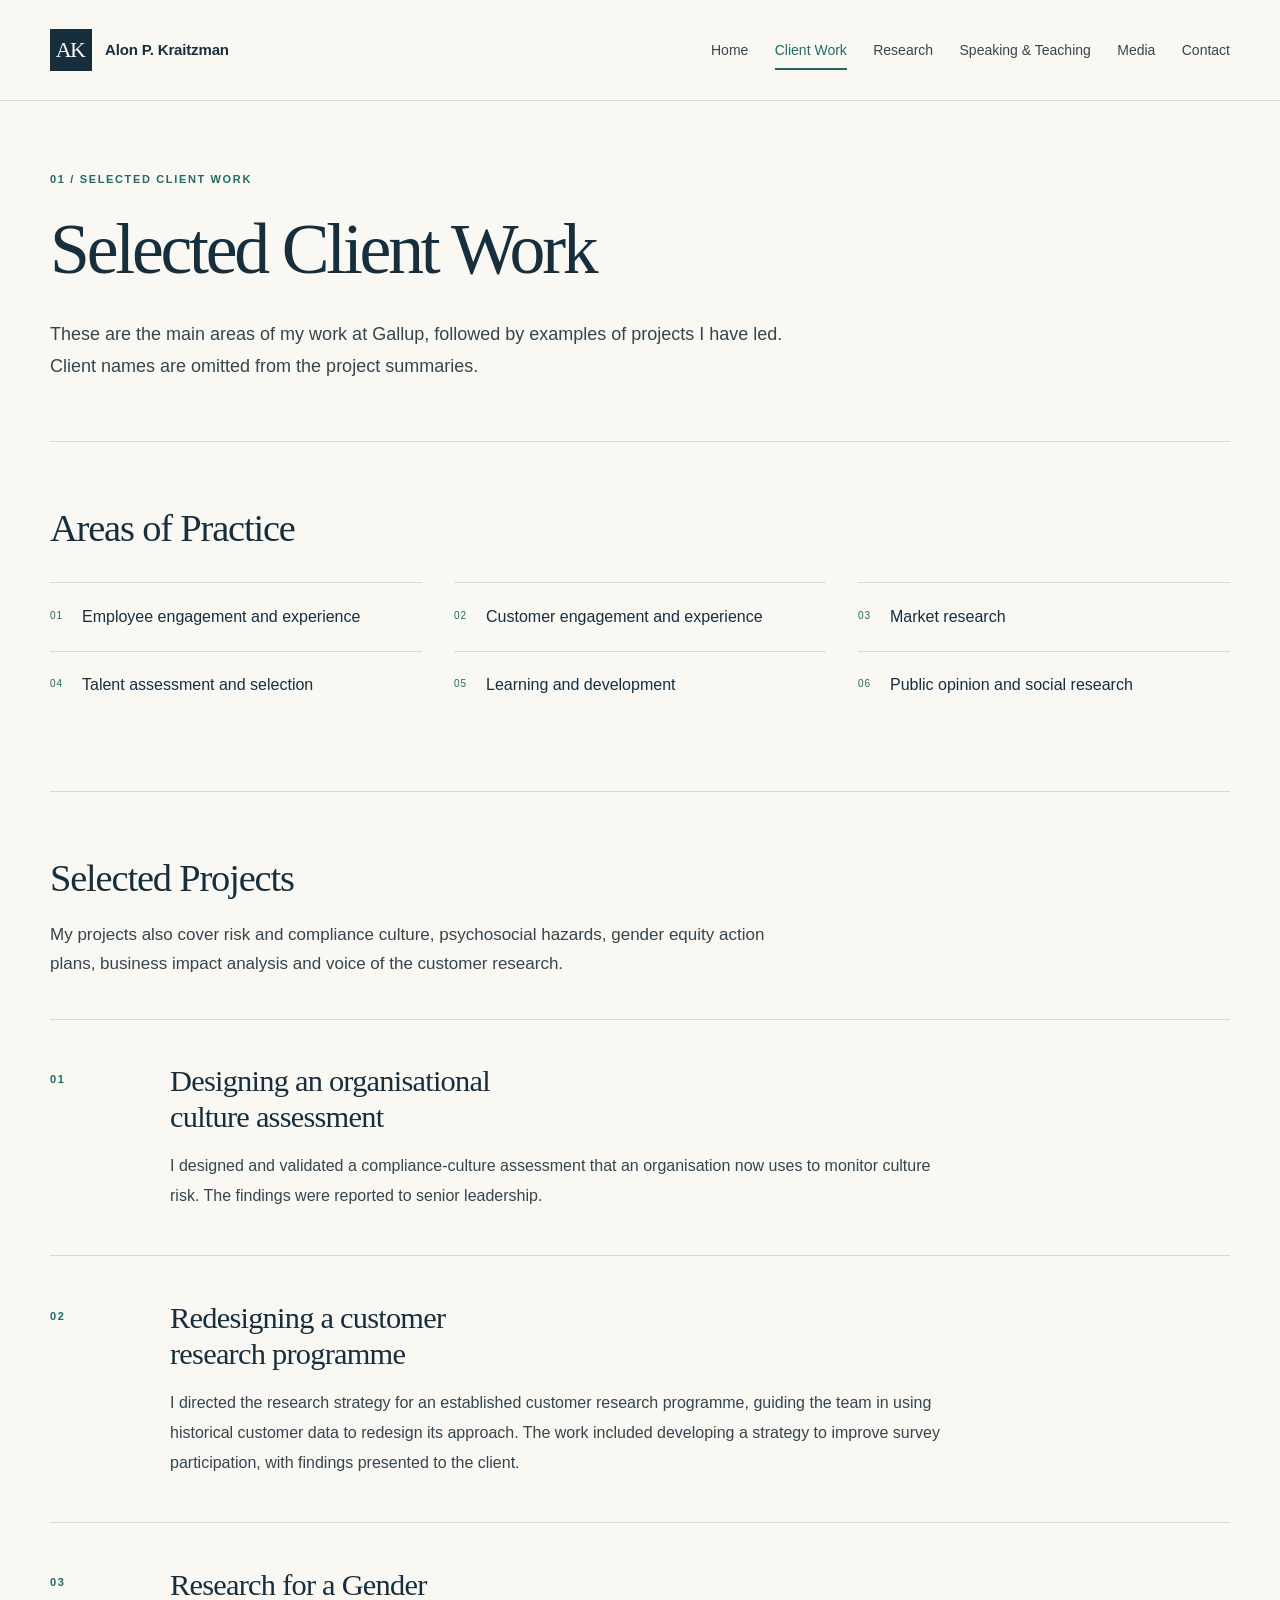
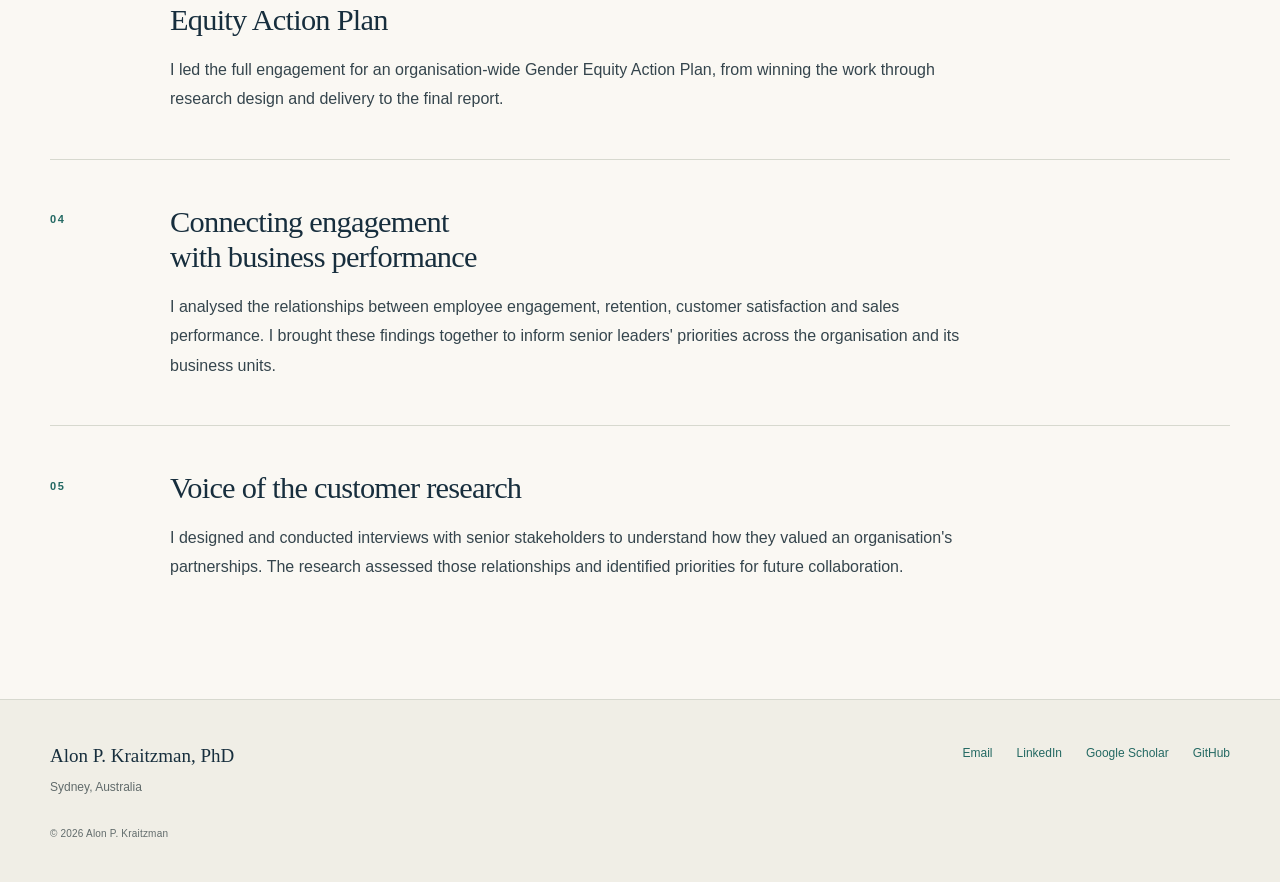
==== client-work.html @ d5b8e60a "Publish research portfolio migrated from Google Sites" ====
<!doctype html>
<html lang="en-AU">
<head>
<meta charset="utf-8">
<meta name="viewport" content="width=device-width, initial-scale=1">
<title>Selected Client Work | Alon P. Kraitzman</title>
<meta name="description" content="Selected research and consulting work by Alon P. Kraitzman: employee and customer experience, organisational culture, market research and public opinion.">
<link rel="canonical" href="https://alonkraitzman.github.io/client-work.html">
<meta property="og:type" content="website">
<meta property="og:site_name" content="Alon P. Kraitzman">
<meta property="og:title" content="Selected Client Work | Alon P. Kraitzman">
<meta property="og:description" content="Selected research and consulting work by Alon P. Kraitzman: employee and customer experience, organisational culture, market research and public opinion.">
<meta property="og:url" content="https://alonkraitzman.github.io/client-work.html">
<meta property="og:image" content="https://alonkraitzman.github.io/portrait.jpg">
<meta property="og:image:alt" content="Portrait of Alon P. Kraitzman">
<meta property="og:image:width" content="1280">
<meta property="og:image:height" content="1280">
<meta name="twitter:card" content="summary_large_image">
<meta name="twitter:title" content="Selected Client Work | Alon P. Kraitzman">
<meta name="twitter:description" content="Selected research and consulting work by Alon P. Kraitzman: employee and customer experience, organisational culture, market research and public opinion.">
<meta name="twitter:image" content="https://alonkraitzman.github.io/portrait.jpg">
<meta name="theme-color" content="#172e3d">
<link rel="icon" type="image/svg+xml" href="favicon.svg">
<link rel="stylesheet" href="styles.css">
<script src="site.js" defer></script>
</head>
<body>
<a class="skip-link" href="#main">Skip to content</a>
<header class="site-header"><div class="container header-inner">
<a class="brand" href="index.html" aria-label="Alon P. Kraitzman, home"><span class="monogram" aria-hidden="true">AK</span><span>Alon P. Kraitzman</span></a>
<button class="nav-toggle" type="button" aria-controls="primary-navigation" aria-expanded="false" hidden><span>Menu</span><svg viewBox="0 0 20 20" width="20" height="20" aria-hidden="true"><path d="M3 6h14M3 10h14M3 14h14"/></svg></button>
<nav class="primary-nav" id="primary-navigation" aria-label="Main navigation"><a href="index.html">Home</a>
<a href="client-work.html" aria-current="page">Client Work</a>
<a href="research.html">Research</a>
<a href="teaching.html">Speaking &amp; Teaching</a>
<a href="media.html">Media</a>
<a href="contact.html">Contact</a></nav>
</div></header>
<main class="container " id="main" tabindex="-1"><header class="page-heading"><p class="eyebrow">01 / Selected Client Work</p><h1>Selected Client Work</h1><p>These are the main areas of my work at Gallup, followed by examples of projects I have led. Client names are omitted from the project summaries.</p></header><section aria-labelledby="areas-of-practice" class="section practice-section">
<h2 id="areas-of-practice">Areas of Practice</h2>
<ul class="practice-list">
<li>Employee engagement and experience</li>
<li>Customer engagement and experience</li>
<li>Market research</li>
<li>Talent assessment and selection</li>
<li>Learning and development</li>
<li>Public opinion and social research</li>
</ul>
</section><section class="section" aria-labelledby="selected-projects"><div class="section-heading"><h2 id="selected-projects">Selected Projects</h2></div><p>My projects also cover risk and compliance culture, psychosocial hazards, gender equity action plans, business impact analysis and voice of the customer research.</p><div class="project-list"><article class="project"><p class="item-number" aria-hidden="true">01</p><div><h3>Designing an organisational culture assessment</h3><p>I designed and validated a compliance-culture assessment that an organisation now uses to monitor culture risk. The findings were reported to senior leadership.</p></div></article><article class="project"><p class="item-number" aria-hidden="true">02</p><div><h3>Redesigning a customer research programme</h3><p>I directed the research strategy for an established customer research programme, guiding the team in using historical customer data to redesign its approach. The work included developing a strategy to improve survey participation, with findings presented to the client.</p></div></article><article class="project"><p class="item-number" aria-hidden="true">03</p><div><h3>Research for a Gender Equity Action Plan</h3><p>I led the full engagement for an organisation-wide Gender Equity Action Plan, from winning the work through research design and delivery to the final report.</p></div></article><article class="project"><p class="item-number" aria-hidden="true">04</p><div><h3>Connecting engagement with business performance</h3><p>I analysed the relationships between employee engagement, retention, customer satisfaction and sales performance. I brought these findings together to inform senior leaders' priorities across the organisation and its business units.</p></div></article><article class="project"><p class="item-number" aria-hidden="true">05</p><div><h3>Voice of the customer research</h3><p>I designed and conducted interviews with senior stakeholders to understand how they valued an organisation's partnerships. The research assessed those relationships and identified priorities for future collaboration.</p></div></article></div></section></main>
<footer class="site-footer"><div class="container footer-inner">
<div><a class="footer-name" href="index.html">Alon P. Kraitzman, PhD</a><p>Sydney, Australia</p></div>
<nav class="footer-links" aria-label="Professional links"><a href="mailto:alonkrai@gmail.com">Email</a><a href="https://www.linkedin.com/in/alon-p-kraitzman/">LinkedIn</a><a href="https://scholar.google.com/citations?user=_he_hkIAAAAJ&amp;hl=en">Google Scholar</a><a href="https://github.com/alonkraitzman">GitHub</a></nav>
<p class="copyright">© 2026 Alon P. Kraitzman</p>
</div></footer>
</body>
</html>
---- styles.css ----
:root{--paper:#faf8f3;--surface:#f0eee6;--navy:#172e3d;--ink:#35454d;--muted:#616b6b;--teal:#246963;--line:#d7d9cf;--max:1180px;--serif:Georgia,'Times New Roman',serif;--sans:-apple-system,BlinkMacSystemFont,'Segoe UI',sans-serif}
*{box-sizing:border-box}html{scroll-behavior:smooth;scroll-padding-top:2rem}body{margin:0;background:var(--paper);color:var(--ink);font-family:var(--sans);font-size:17px;line-height:1.7;-webkit-font-smoothing:antialiased}img{display:block;max-width:100%;height:auto}svg{flex:none}a{color:var(--teal);text-underline-offset:.23em;text-decoration-thickness:1px}a:hover{text-decoration-thickness:2px;color:var(--navy)}button{font:inherit}a,button{-webkit-tap-highlight-color:transparent}a:focus-visible,button:focus-visible{outline:3px solid var(--teal);outline-offset:5px;border-radius:1px}main:focus{outline:none}::selection{background:#d7e7df;color:var(--navy)}h1,h2,h3{color:var(--navy);font-family:var(--serif);font-weight:400;line-height:1.17;text-wrap:balance}h1{font-size:clamp(3rem,5.6vw,4.8rem);letter-spacing:-.045em;margin:0}h2{font-size:clamp(2rem,3vw,2.65rem);letter-spacing:-.03em;margin:0 0 1.2rem}h3{font-size:1.75rem;letter-spacing:-.025em;margin:0 0 1rem}p{margin:0 0 1.2rem}ul,ol{padding-left:1.3rem}li{padding-left:.25rem}strong{font-weight:600}.container{width:calc(100% - 96px);max-width:var(--max);margin:0 auto}.skip-link{position:absolute;z-index:20;left:1rem;top:1rem;transform:translateY(-160%);padding:.65rem 1rem;background:var(--navy);color:white}.skip-link:focus{transform:translateY(0);color:white}.site-header{border-bottom:1px solid var(--line)}.header-inner{display:flex;align-items:center;justify-content:space-between;gap:2rem;min-height:100px}.brand{display:flex;align-items:center;gap:13px;color:var(--navy);text-decoration:none;font-size:15px;font-weight:600;white-space:nowrap;letter-spacing:-.01em}.monogram{display:grid;place-items:center;width:42px;height:42px;background:var(--navy);color:var(--paper);font:22px var(--serif);letter-spacing:-.08em;padding-right:2px}.primary-nav{display:flex;gap:1.65rem;align-items:center}.primary-nav a{color:var(--ink);text-decoration:none;font-size:14px;line-height:1.5;position:relative;padding:12px 0}.primary-nav a:hover,.primary-nav a[aria-current]{color:var(--teal)}.primary-nav a[aria-current]:after{content:'';position:absolute;bottom:3px;left:0;right:0;height:2px;background:var(--teal)}.nav-toggle{display:none;align-items:center;gap:.6rem;border:1px solid var(--line);background:transparent;color:var(--navy);padding:.45rem .65rem;font-size:14px;cursor:pointer}.nav-toggle[hidden]{display:none}.nav-toggle svg{fill:none;stroke:currentColor;stroke-width:1.4}.eyebrow,.item-number{font-size:11px;font-weight:600;line-height:1.5;letter-spacing:.15em;text-transform:uppercase;color:var(--teal)}.eyebrow{margin:0 0 1.5rem}.item-number{margin:0}.hero{display:grid;grid-template-columns:minmax(0,1.45fr) minmax(0,1fr);gap:5rem;align-items:start;padding:76px 0 88px}.hero h1{font-size:clamp(3.4rem,6.1vw,5.4rem);max-width:12ch;margin:0 0 1.8rem;line-height:1.02}.hero .degree{font-size:.4em;letter-spacing:-.02em;white-space:nowrap}.hero-role{font-family:var(--sans);font-weight:500;font-size:21px;letter-spacing:-.025em;line-height:1.4;margin-bottom:.65rem}.hero-specialisms{font-size:14px;line-height:1.65;color:var(--teal);margin-bottom:1.7rem}.hero-copy>p:not(.eyebrow):not(.hero-specialisms):not(.hero-links){font-size:16px;line-height:1.8}.hero-links{font-size:13px;line-height:2;margin:1.75rem 0 0;color:var(--line)}.hero-links a{text-decoration:none;display:inline-block}.hero-links a+a{margin-left:.3rem}.portrait{margin:54px 0 0;min-width:0}.portrait img{width:100%;aspect-ratio:1;object-fit:cover;border:1px solid var(--line)}.portrait figcaption{display:flex;justify-content:space-between;gap:1rem;margin-top:14px;font-size:11px;line-height:1.5;letter-spacing:.08em;text-transform:uppercase;color:var(--muted)}.section{padding:64px 0 72px;border-top:1px solid var(--line)}.section>p{max-width:750px}.section-heading{display:flex;align-items:end;justify-content:space-between;gap:2rem;margin-bottom:1.25rem}.section-heading h2{margin-bottom:0}.section-heading .eyebrow{margin-bottom:.9rem}.text-link{display:inline-block;font-size:13px;font-weight:500;text-decoration:none;white-space:normal}.text-link span{padding-left:.4rem}.report-grid{display:grid;grid-template-columns:repeat(2,minmax(0,1fr));gap:24px;margin-top:2.4rem}.report-card{border:1px solid var(--line);padding:36px;display:flex;flex-direction:column;align-items:start;background:rgba(255,255,255,.3);min-width:0}.report-card .item-number{padding-bottom:2.5rem}.report-card h3{font-size:2rem;line-height:1.2;max-width:20ch;margin-bottom:.85rem}.report-subtitle{font-family:var(--serif);font-size:19px;line-height:1.5;color:var(--muted);margin-bottom:1.6rem}.report-subtitle em{font-style:normal}.credit{font-size:12px;color:var(--teal);line-height:1.65}.report-card>p:not([class]){font-size:15px;line-height:1.8}.report-link{padding-top:1.2rem;margin:auto 0 0;width:100%;font-size:13px}.report-link a{display:inline-block;text-decoration:none;border-bottom:1px solid var(--teal);padding-bottom:.2rem}.report-link a:after{content:' ↗';padding-left:.6rem}.background{display:grid;grid-template-columns:1fr 1.8fr;gap:5rem;padding-bottom:88px}.background .eyebrow{margin-bottom:1rem}.background-copy{max-width:720px}.background-copy>p{font-size:17px;line-height:1.9}.section-links{display:flex;gap:2rem;margin-top:2rem}.page-heading{padding:70px 0 58px;max-width:100%}.page-heading h1{max-width:17ch;margin-bottom:1.6rem}.page-heading>p:not(.eyebrow){max-width:750px;font-size:18px;line-height:1.8;margin-bottom:0}.page-heading .eyebrow{margin-bottom:1.3rem}.section-nav{display:flex;flex-wrap:wrap;gap:.7rem 2rem;margin-top:2.3rem}.section-nav a{font-size:13px;text-decoration:none;border-bottom:1px solid var(--line);padding-bottom:.2rem}.first-section{padding-top:48px}.practice-list{list-style:none;display:grid;grid-template-columns:repeat(3,minmax(0,1fr));gap:0 2rem;margin:2rem 0 0;padding:0;counter-reset:practice}.practice-list li{counter-increment:practice;position:relative;padding:1.3rem 0 1.3rem 2rem;border-top:1px solid var(--line);font-size:16px;line-height:1.6;color:var(--navy)}.practice-list li:before{content:'0' counter(practice);position:absolute;left:0;top:1.55rem;color:var(--teal);font-size:10px;letter-spacing:.1em}.project-list{margin-top:2.5rem}.project{display:grid;grid-template-columns:80px minmax(0,1fr);gap:2.5rem;padding:2.8rem 0;border-top:1px solid var(--line)}.project .item-number{padding-top:.4rem}.project h3{font-size:1.9rem;max-width:30ch}.project p:not(.item-number){max-width:790px;margin-bottom:0;font-size:16px;line-height:1.85}.publication-list{list-style:none;padding:0;margin:2.5rem 0 0}.publication{display:grid;grid-template-columns:56px minmax(0,1fr);gap:2rem;border-top:1px solid var(--line);padding:2rem 0}.publication>.item-number{padding-top:.4rem}.publication h3{font-size:1.5rem;line-height:1.4;max-width:860px;margin-bottom:.8rem}.publication-details{font-size:14px;line-height:1.9;max-width:850px;margin-bottom:.7rem;color:var(--muted)}.publication-links{display:flex;flex-wrap:wrap;align-items:center;gap:.45rem .8rem;font-size:13px;margin-bottom:0}.publication-links span{color:var(--line)}.publication-links a{text-decoration:none}.materials{padding-bottom:80px}.materials>p{font-size:16px;line-height:1.9}.materials>p:last-child{padding:1.5rem 0 0;border-top:1px solid var(--line);margin-top:1.8rem;max-width:850px}.materials strong{font-size:18px;color:var(--navy)}.teaching-section{display:grid;grid-template-columns:1fr 1.8fr;gap:5rem}.teaching-section .eyebrow{margin-bottom:1rem}.teaching-content{max-width:760px}.teaching-content h3{font-size:1.8rem}.teaching-content p{font-size:16px;line-height:1.85}.teaching-content p:has(>a){font-size:13px}.course-list{list-style:none;padding:0;margin:2.2rem 0 0}.course-list li{border-top:1px solid var(--line);padding:1.15rem 0;font-size:14px;line-height:1.8}.course-list strong{font-weight:500;color:var(--navy);display:block;font-size:17px}.media-list{margin-top:2.5rem}.media-entry{display:grid;grid-template-columns:56px minmax(0,1fr);gap:2rem;border-top:1px solid var(--line);padding:2.5rem 0}.media-entry .item-number{padding-top:.4rem}.media-entry h3{font-size:1.75rem;max-width:850px;line-height:1.4;margin-bottom:.8rem}.media-entry h3 a{color:var(--navy);text-decoration:none}.media-entry h3 a:hover{text-decoration:underline;text-decoration-thickness:1px}.media-entry p:last-child{max-width:800px;font-size:16px;line-height:1.85;margin-bottom:0}.contact-page{min-height:calc(100vh - 310px)}.contact-page .page-heading{padding-bottom:48px}.contact-panel{display:grid;grid-template-columns:1fr 2.2fr;border-top:1px solid var(--line);border-bottom:1px solid var(--line);padding:56px 0 64px;margin-bottom:80px;gap:5rem}.contact-marker{font-family:var(--serif);font-size:100px;letter-spacing:-.07em;line-height:1;color:var(--navy)}.contact-marker span{font-family:var(--sans);display:block;font-size:10px;letter-spacing:.2em;margin-top:1.8rem;color:var(--teal)}.contact-name{font-size:2.3rem;letter-spacing:-.035em}.contact-position{font-size:15px;line-height:1.8;color:var(--teal)}.contact-copy>p:not([class]){font-size:17px;max-width:610px}.contact-copy>p:last-child{font-size:14px;margin-bottom:0}.contact-methods{font-size:18px;margin:1.8rem 0 2rem;color:var(--line);overflow-wrap:anywhere}.contact-methods a{display:inline-block}.site-footer{border-top:1px solid var(--line);background:var(--surface);padding:40px 0}.footer-inner{display:grid;grid-template-columns:1fr auto;gap:1.25rem 3rem;align-items:start}.footer-name{font-family:var(--serif);font-size:19px;color:var(--navy);text-decoration:none}.footer-inner>div>p{font-size:12px;margin:.3rem 0 0;color:var(--muted)}.footer-links{display:flex;flex-wrap:wrap;gap:.7rem 1.5rem;padding-top:.2rem}.footer-links a{font-size:12px;text-decoration:none}.copyright{font-size:10px;color:var(--muted);grid-column:1/-1;margin:.5rem 0 0;letter-spacing:.02em}
@media(min-width:1500px){.hero{gap:6rem}.hero h1{font-size:5.4rem}}
@media(max-width:1100px){.container{width:calc(100% - 64px)}.primary-nav{gap:1.15rem}.brand{font-size:14px}.hero{gap:3rem}.hero h1{font-size:clamp(3.5rem,6.5vw,4.5rem)}.hero-role{font-size:19px}.portrait{margin-top:50px}.report-card{padding:28px}.background,.teaching-section{gap:3rem}.contact-panel{gap:3rem}}
@media(max-width:860px){.header-inner{min-height:90px;gap:1rem;flex-wrap:wrap;padding-top:20px;padding-bottom:16px}.brand{font-size:15px}.primary-nav{width:100%;justify-content:space-between;gap:.8rem}.primary-nav a{font-size:13px;padding:6px 0}.hero{padding-top:55px;gap:2.2rem;grid-template-columns:minmax(0,1.4fr) minmax(0,1fr)}.hero h1{font-size:3.6rem}.hero-role{font-size:18px}.hero-specialisms{font-size:12px}.hero-copy>p:not(.eyebrow):not(.hero-specialisms):not(.hero-links){font-size:15px}.hero-links{font-size:12px}.portrait{margin-top:54px}.portrait figcaption{display:block;font-size:10px}.portrait figcaption span+span{display:none}.report-card h3{font-size:1.8rem}.report-card{padding:25px}.report-subtitle{font-size:17px}.report-card .item-number{padding-bottom:2rem}.background,.teaching-section{grid-template-columns:1fr 1.6fr;gap:2.5rem}.practice-list{grid-template-columns:repeat(2,minmax(0,1fr))}.project{grid-template-columns:40px minmax(0,1fr);gap:1.5rem}.contact-panel{grid-template-columns:1fr 2.5fr}.contact-marker{font-size:74px}.contact-name{font-size:2rem}.footer-links{gap:.6rem 1rem}}
@media(max-width:640px){body{font-size:16px}.container{width:calc(100% - 40px)}.header-inner{min-height:83px;padding:19px 0;gap:14px}.brand{gap:11px;font-size:14px}.monogram{width:36px;height:36px;font-size:20px}.primary-nav{display:flex;flex-wrap:wrap;justify-content:flex-start;column-gap:1.4rem;row-gap:.2rem;border-top:1px solid var(--line);padding-top:12px;margin-top:1px}.primary-nav a{font-size:14px;padding:8px 0}.nav-enhanced .nav-toggle:not([hidden]){display:flex}.nav-enhanced .primary-nav:not(.is-open){display:none}.nav-enhanced .primary-nav.is-open{display:flex}.hero{grid-template-columns:minmax(0,1fr);padding:45px 0 52px;gap:2.3rem}.hero .eyebrow{font-size:10px;letter-spacing:.14em;margin-bottom:1.4rem}.hero h1{font-size:clamp(3.25rem,13.7vw,4.2rem);max-width:12ch;margin-bottom:1.5rem}.hero-role{font-size:19px;line-height:1.5;max-width:28ch}.hero-specialisms{font-size:13px;line-height:1.8;max-width:39ch;margin-bottom:1.4rem}.hero-copy>p:not(.eyebrow):not(.hero-specialisms):not(.hero-links){font-size:15px;line-height:1.85}.hero-links{font-size:12px;margin-top:1.4rem;line-height:2.3}.portrait{margin:0;max-width:100%}.portrait figcaption{font-size:10px;margin-top:12px;display:flex}.portrait figcaption span+span{display:block}.section{padding:42px 0 48px}.section-heading{align-items:start;flex-direction:column;gap:.8rem;margin-bottom:1.4rem}.section-heading .eyebrow{font-size:10px;margin-bottom:.85rem}h2{font-size:2.1rem;line-height:1.2}h3{font-size:1.65rem}.section>p{font-size:15px;line-height:1.85}.text-link{font-size:12px}.report-grid{grid-template-columns:minmax(0,1fr);gap:20px;margin-top:1.8rem}.report-card{padding:28px 25px}.report-card .item-number{font-size:10px;padding-bottom:1.7rem}.report-card h3{font-size:1.95rem;max-width:20ch}.report-subtitle{font-size:18px;margin-bottom:1.3rem}.credit{font-size:11px}.report-card>p:not([class]){font-size:14px;line-height:1.85}.report-link{font-size:12px;padding-top:.8rem}.background{grid-template-columns:minmax(0,1fr);gap:1.1rem}.background h2{margin-bottom:.4rem}.background .eyebrow{font-size:10px}.background-copy>p{font-size:15px;line-height:1.9}.section-links{flex-wrap:wrap;gap:1rem 1.8rem;margin-top:1.6rem}.page-heading{padding:44px 0 40px}.page-heading .eyebrow{font-size:10px;margin-bottom:1.2rem}.page-heading h1{font-size:clamp(2.7rem,11vw,3.4rem);line-height:1.08;letter-spacing:-.045em;max-width:14ch;margin-bottom:1.5rem}.page-heading>p:not(.eyebrow){font-size:16px;line-height:1.85}.section-nav{gap:.7rem 1.3rem;margin-top:1.8rem}.section-nav a{font-size:12px}.first-section{padding-top:36px}.practice-list{grid-template-columns:minmax(0,1fr);margin-top:1.6rem}.practice-list li{font-size:15px;padding:1.05rem 0 1.05rem 2rem}.practice-list li:before{top:1.25rem}.project-list{margin-top:1.8rem}.project{grid-template-columns:22px minmax(0,1fr);gap:1rem;padding:1.8rem 0}.project h3{font-size:1.6rem;line-height:1.3;margin-bottom:.8rem}.project .item-number{font-size:10px;padding-top:.4rem}.project p:not(.item-number){font-size:14px;line-height:1.9}.publication-list{margin-top:1.8rem}.publication{grid-template-columns:22px minmax(0,1fr);gap:1rem;padding:1.8rem 0}.publication>.item-number{font-size:10px}.publication h3{font-size:1.3rem;line-height:1.45;letter-spacing:-.02em}.publication-details{font-size:13px;line-height:1.85}.publication-links{font-size:12px;gap:.4rem .7rem}.materials>p{font-size:14px}.materials strong{font-size:17px}.teaching-section{grid-template-columns:minmax(0,1fr);gap:1rem}.teaching-section .eyebrow{font-size:10px}.teaching-section h2{margin-bottom:.6rem}.teaching-content h3{font-size:1.7rem}.teaching-content p{font-size:15px}.course-list{margin-top:1.7rem}.course-list li{font-size:13px;padding:1rem 0}.course-list strong{font-size:16px}.media-list{margin-top:1.8rem}.media-entry{grid-template-columns:22px minmax(0,1fr);gap:1rem;padding:1.8rem 0}.media-entry .item-number{font-size:10px}.media-entry h3{font-size:1.4rem;line-height:1.4}.media-entry p:last-child{font-size:14px;line-height:1.85}.contact-page{min-height:0}.contact-page .page-heading{padding-bottom:35px}.contact-panel{grid-template-columns:minmax(0,1fr);padding:35px 0 40px;margin-bottom:48px;gap:2rem}.contact-marker{font-size:64px}.contact-marker span{margin-top:1rem;font-size:9px}.contact-name{font-size:1.9rem;max-width:14ch}.contact-position{font-size:14px}.contact-copy>p:not([class]){font-size:15px}.contact-methods{font-size:16px;line-height:2;margin:1.4rem 0}.contact-copy>p:last-child{font-size:13px}.site-footer{padding:30px 0}.footer-inner{grid-template-columns:minmax(0,1fr);gap:1.4rem}.footer-name{font-size:18px}.footer-links{padding:0;gap:.7rem 1.4rem}.footer-links a{font-size:12px}.copyright{margin:.2rem 0 0}}
@media(prefers-reduced-motion:reduce){html{scroll-behavior:auto}*{animation:none!important;transition:none!important}}
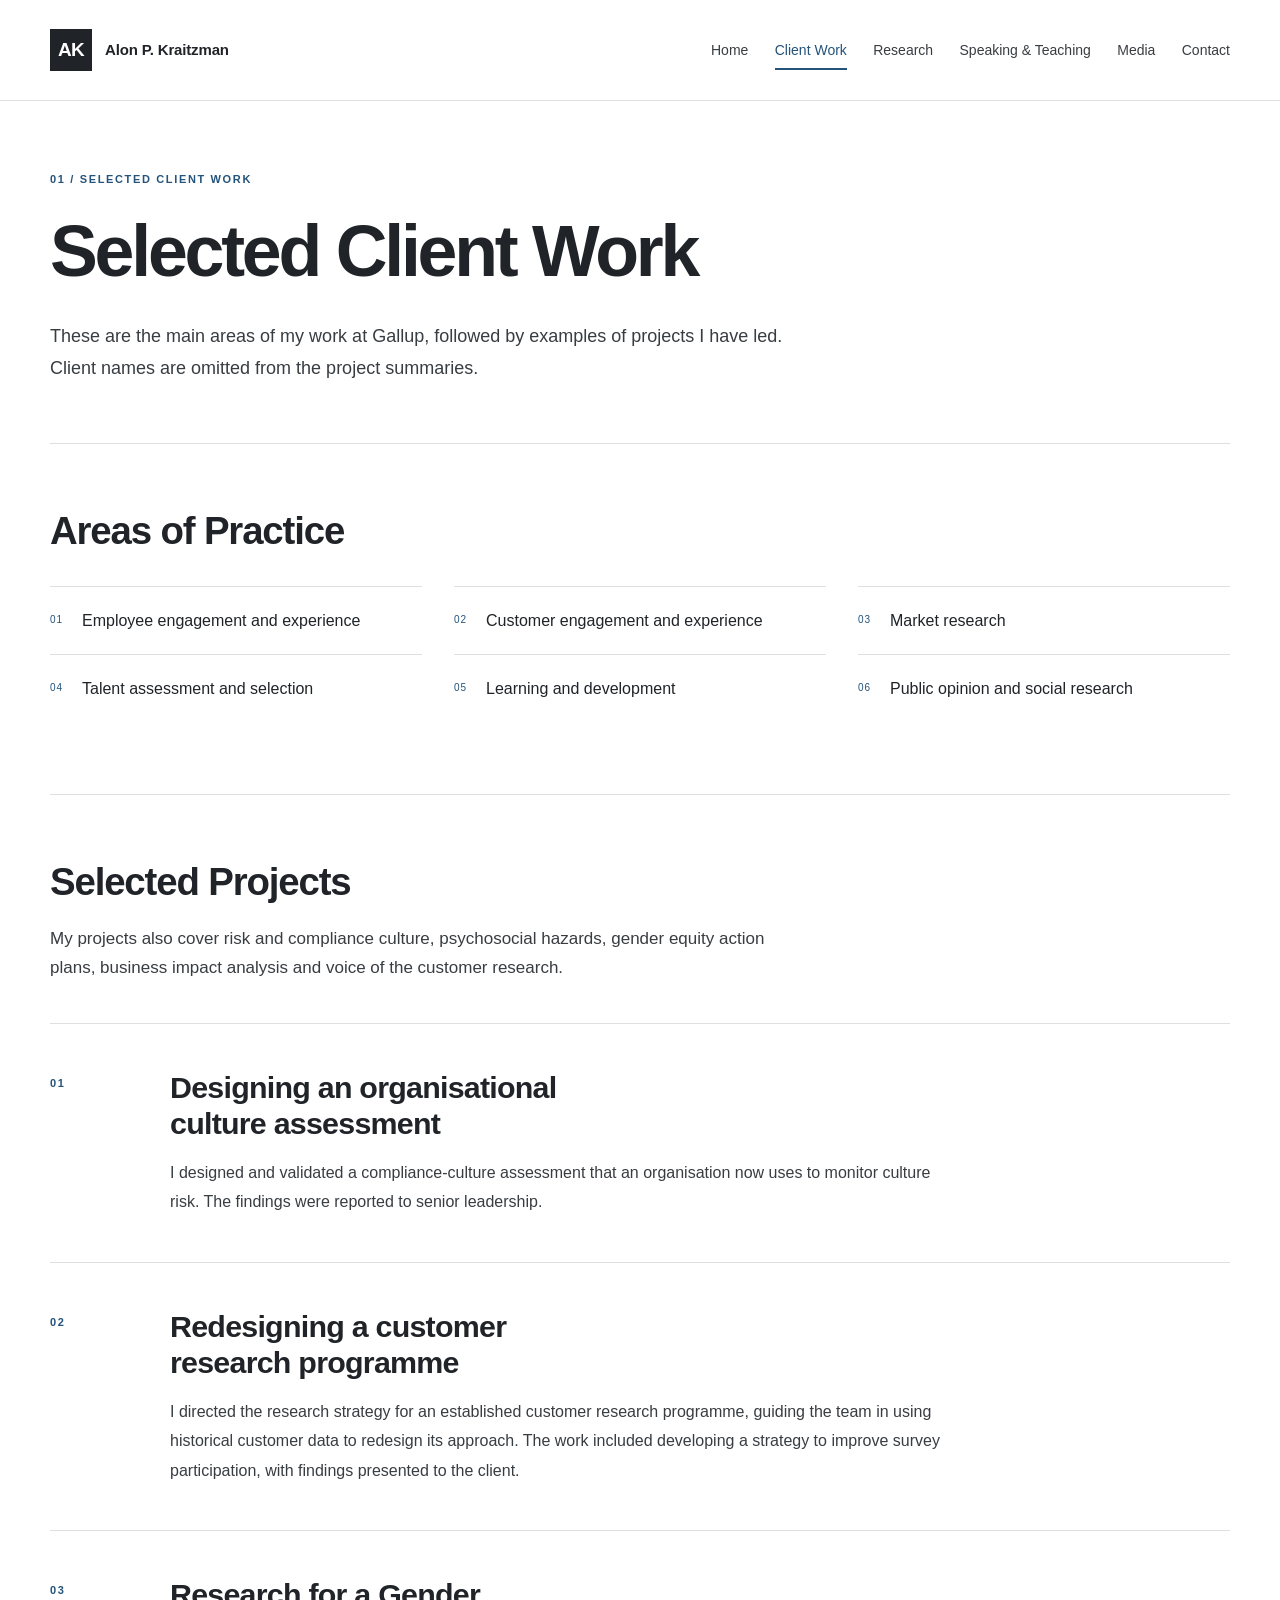
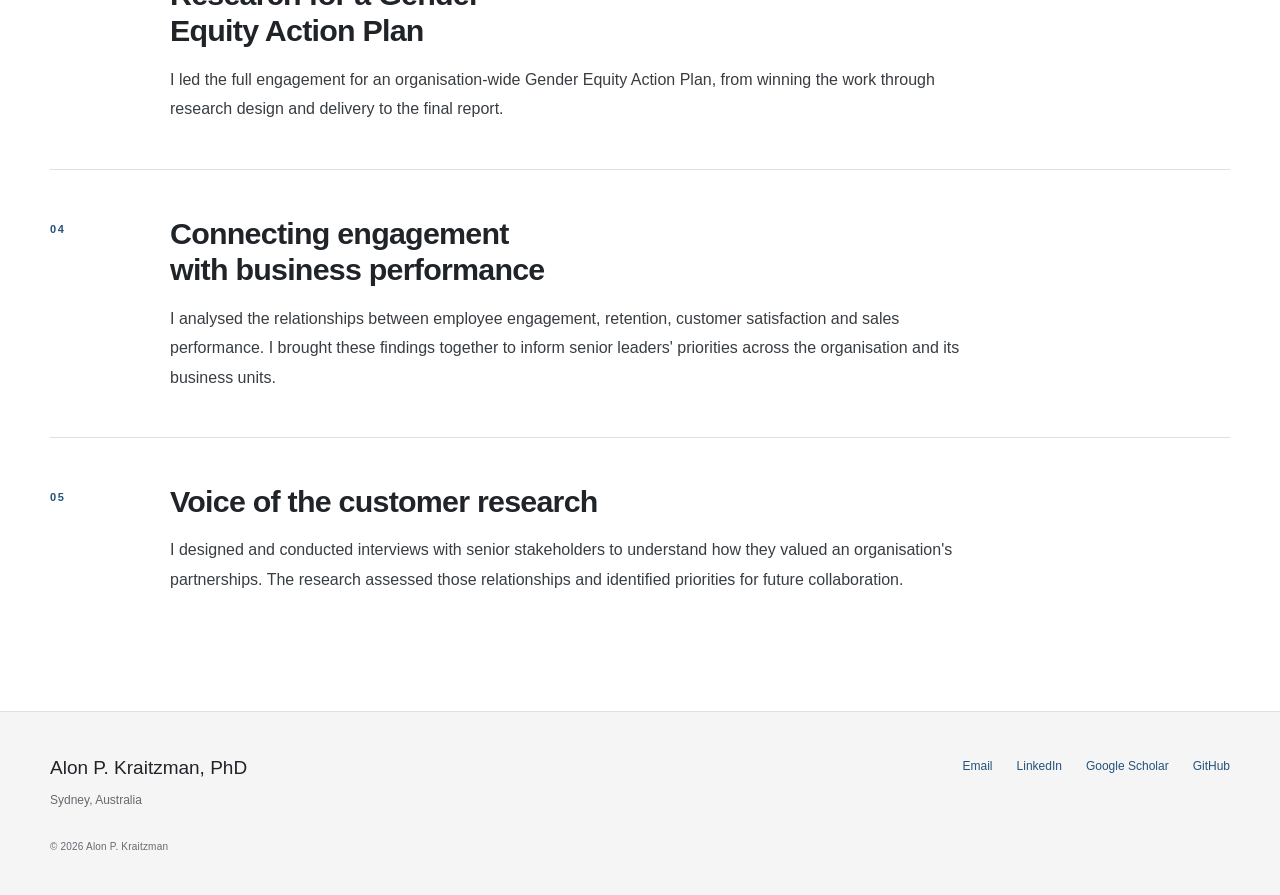
==== commit eae21006: "Refresh cached styles across portfolio pages" ====
--- a/client-work.html
+++ b/client-work.html
@@ -19,9 +19,9 @@
 <meta name="twitter:title" content="Selected Client Work | Alon P. Kraitzman">
 <meta name="twitter:description" content="Selected research and consulting work by Alon P. Kraitzman: employee and customer experience, organisational culture, market research and public opinion.">
 <meta name="twitter:image" content="https://alonkraitzman.github.io/portrait.jpg">
-<meta name="theme-color" content="#172e3d">
-<link rel="icon" type="image/svg+xml" href="favicon.svg">
-<link rel="stylesheet" href="styles.css">
+<meta name="theme-color" content="#202428">
+<link rel="icon" type="image/svg+xml" href="favicon.svg?v=2">
+<link rel="stylesheet" href="styles.css?v=2">
 <script src="site.js" defer></script>
 </head>
 <body>
--- a/styles.css
+++ b/styles.css
@@ -1,7 +1,7 @@
-:root{--paper:#faf8f3;--surface:#f0eee6;--navy:#172e3d;--ink:#35454d;--muted:#616b6b;--teal:#246963;--line:#d7d9cf;--max:1180px;--serif:Georgia,'Times New Roman',serif;--sans:-apple-system,BlinkMacSystemFont,'Segoe UI',sans-serif}
-*{box-sizing:border-box}html{scroll-behavior:smooth;scroll-padding-top:2rem}body{margin:0;background:var(--paper);color:var(--ink);font-family:var(--sans);font-size:17px;line-height:1.7;-webkit-font-smoothing:antialiased}img{display:block;max-width:100%;height:auto}svg{flex:none}a{color:var(--teal);text-underline-offset:.23em;text-decoration-thickness:1px}a:hover{text-decoration-thickness:2px;color:var(--navy)}button{font:inherit}a,button{-webkit-tap-highlight-color:transparent}a:focus-visible,button:focus-visible{outline:3px solid var(--teal);outline-offset:5px;border-radius:1px}main:focus{outline:none}::selection{background:#d7e7df;color:var(--navy)}h1,h2,h3{color:var(--navy);font-family:var(--serif);font-weight:400;line-height:1.17;text-wrap:balance}h1{font-size:clamp(3rem,5.6vw,4.8rem);letter-spacing:-.045em;margin:0}h2{font-size:clamp(2rem,3vw,2.65rem);letter-spacing:-.03em;margin:0 0 1.2rem}h3{font-size:1.75rem;letter-spacing:-.025em;margin:0 0 1rem}p{margin:0 0 1.2rem}ul,ol{padding-left:1.3rem}li{padding-left:.25rem}strong{font-weight:600}.container{width:calc(100% - 96px);max-width:var(--max);margin:0 auto}.skip-link{position:absolute;z-index:20;left:1rem;top:1rem;transform:translateY(-160%);padding:.65rem 1rem;background:var(--navy);color:white}.skip-link:focus{transform:translateY(0);color:white}.site-header{border-bottom:1px solid var(--line)}.header-inner{display:flex;align-items:center;justify-content:space-between;gap:2rem;min-height:100px}.brand{display:flex;align-items:center;gap:13px;color:var(--navy);text-decoration:none;font-size:15px;font-weight:600;white-space:nowrap;letter-spacing:-.01em}.monogram{display:grid;place-items:center;width:42px;height:42px;background:var(--navy);color:var(--paper);font:22px var(--serif);letter-spacing:-.08em;padding-right:2px}.primary-nav{display:flex;gap:1.65rem;align-items:center}.primary-nav a{color:var(--ink);text-decoration:none;font-size:14px;line-height:1.5;position:relative;padding:12px 0}.primary-nav a:hover,.primary-nav a[aria-current]{color:var(--teal)}.primary-nav a[aria-current]:after{content:'';position:absolute;bottom:3px;left:0;right:0;height:2px;background:var(--teal)}.nav-toggle{display:none;align-items:center;gap:.6rem;border:1px solid var(--line);background:transparent;color:var(--navy);padding:.45rem .65rem;font-size:14px;cursor:pointer}.nav-toggle[hidden]{display:none}.nav-toggle svg{fill:none;stroke:currentColor;stroke-width:1.4}.eyebrow,.item-number{font-size:11px;font-weight:600;line-height:1.5;letter-spacing:.15em;text-transform:uppercase;color:var(--teal)}.eyebrow{margin:0 0 1.5rem}.item-number{margin:0}.hero{display:grid;grid-template-columns:minmax(0,1.45fr) minmax(0,1fr);gap:5rem;align-items:start;padding:76px 0 88px}.hero h1{font-size:clamp(3.4rem,6.1vw,5.4rem);max-width:12ch;margin:0 0 1.8rem;line-height:1.02}.hero .degree{font-size:.4em;letter-spacing:-.02em;white-space:nowrap}.hero-role{font-family:var(--sans);font-weight:500;font-size:21px;letter-spacing:-.025em;line-height:1.4;margin-bottom:.65rem}.hero-specialisms{font-size:14px;line-height:1.65;color:var(--teal);margin-bottom:1.7rem}.hero-copy>p:not(.eyebrow):not(.hero-specialisms):not(.hero-links){font-size:16px;line-height:1.8}.hero-links{font-size:13px;line-height:2;margin:1.75rem 0 0;color:var(--line)}.hero-links a{text-decoration:none;display:inline-block}.hero-links a+a{margin-left:.3rem}.portrait{margin:54px 0 0;min-width:0}.portrait img{width:100%;aspect-ratio:1;object-fit:cover;border:1px solid var(--line)}.portrait figcaption{display:flex;justify-content:space-between;gap:1rem;margin-top:14px;font-size:11px;line-height:1.5;letter-spacing:.08em;text-transform:uppercase;color:var(--muted)}.section{padding:64px 0 72px;border-top:1px solid var(--line)}.section>p{max-width:750px}.section-heading{display:flex;align-items:end;justify-content:space-between;gap:2rem;margin-bottom:1.25rem}.section-heading h2{margin-bottom:0}.section-heading .eyebrow{margin-bottom:.9rem}.text-link{display:inline-block;font-size:13px;font-weight:500;text-decoration:none;white-space:normal}.text-link span{padding-left:.4rem}.report-grid{display:grid;grid-template-columns:repeat(2,minmax(0,1fr));gap:24px;margin-top:2.4rem}.report-card{border:1px solid var(--line);padding:36px;display:flex;flex-direction:column;align-items:start;background:rgba(255,255,255,.3);min-width:0}.report-card .item-number{padding-bottom:2.5rem}.report-card h3{font-size:2rem;line-height:1.2;max-width:20ch;margin-bottom:.85rem}.report-subtitle{font-family:var(--serif);font-size:19px;line-height:1.5;color:var(--muted);margin-bottom:1.6rem}.report-subtitle em{font-style:normal}.credit{font-size:12px;color:var(--teal);line-height:1.65}.report-card>p:not([class]){font-size:15px;line-height:1.8}.report-link{padding-top:1.2rem;margin:auto 0 0;width:100%;font-size:13px}.report-link a{display:inline-block;text-decoration:none;border-bottom:1px solid var(--teal);padding-bottom:.2rem}.report-link a:after{content:' ↗';padding-left:.6rem}.background{display:grid;grid-template-columns:1fr 1.8fr;gap:5rem;padding-bottom:88px}.background .eyebrow{margin-bottom:1rem}.background-copy{max-width:720px}.background-copy>p{font-size:17px;line-height:1.9}.section-links{display:flex;gap:2rem;margin-top:2rem}.page-heading{padding:70px 0 58px;max-width:100%}.page-heading h1{max-width:17ch;margin-bottom:1.6rem}.page-heading>p:not(.eyebrow){max-width:750px;font-size:18px;line-height:1.8;margin-bottom:0}.page-heading .eyebrow{margin-bottom:1.3rem}.section-nav{display:flex;flex-wrap:wrap;gap:.7rem 2rem;margin-top:2.3rem}.section-nav a{font-size:13px;text-decoration:none;border-bottom:1px solid var(--line);padding-bottom:.2rem}.first-section{padding-top:48px}.practice-list{list-style:none;display:grid;grid-template-columns:repeat(3,minmax(0,1fr));gap:0 2rem;margin:2rem 0 0;padding:0;counter-reset:practice}.practice-list li{counter-increment:practice;position:relative;padding:1.3rem 0 1.3rem 2rem;border-top:1px solid var(--line);font-size:16px;line-height:1.6;color:var(--navy)}.practice-list li:before{content:'0' counter(practice);position:absolute;left:0;top:1.55rem;color:var(--teal);font-size:10px;letter-spacing:.1em}.project-list{margin-top:2.5rem}.project{display:grid;grid-template-columns:80px minmax(0,1fr);gap:2.5rem;padding:2.8rem 0;border-top:1px solid var(--line)}.project .item-number{padding-top:.4rem}.project h3{font-size:1.9rem;max-width:30ch}.project p:not(.item-number){max-width:790px;margin-bottom:0;font-size:16px;line-height:1.85}.publication-list{list-style:none;padding:0;margin:2.5rem 0 0}.publication{display:grid;grid-template-columns:56px minmax(0,1fr);gap:2rem;border-top:1px solid var(--line);padding:2rem 0}.publication>.item-number{padding-top:.4rem}.publication h3{font-size:1.5rem;line-height:1.4;max-width:860px;margin-bottom:.8rem}.publication-details{font-size:14px;line-height:1.9;max-width:850px;margin-bottom:.7rem;color:var(--muted)}.publication-links{display:flex;flex-wrap:wrap;align-items:center;gap:.45rem .8rem;font-size:13px;margin-bottom:0}.publication-links span{color:var(--line)}.publication-links a{text-decoration:none}.materials{padding-bottom:80px}.materials>p{font-size:16px;line-height:1.9}.materials>p:last-child{padding:1.5rem 0 0;border-top:1px solid var(--line);margin-top:1.8rem;max-width:850px}.materials strong{font-size:18px;color:var(--navy)}.teaching-section{display:grid;grid-template-columns:1fr 1.8fr;gap:5rem}.teaching-section .eyebrow{margin-bottom:1rem}.teaching-content{max-width:760px}.teaching-content h3{font-size:1.8rem}.teaching-content p{font-size:16px;line-height:1.85}.teaching-content p:has(>a){font-size:13px}.course-list{list-style:none;padding:0;margin:2.2rem 0 0}.course-list li{border-top:1px solid var(--line);padding:1.15rem 0;font-size:14px;line-height:1.8}.course-list strong{font-weight:500;color:var(--navy);display:block;font-size:17px}.media-list{margin-top:2.5rem}.media-entry{display:grid;grid-template-columns:56px minmax(0,1fr);gap:2rem;border-top:1px solid var(--line);padding:2.5rem 0}.media-entry .item-number{padding-top:.4rem}.media-entry h3{font-size:1.75rem;max-width:850px;line-height:1.4;margin-bottom:.8rem}.media-entry h3 a{color:var(--navy);text-decoration:none}.media-entry h3 a:hover{text-decoration:underline;text-decoration-thickness:1px}.media-entry p:last-child{max-width:800px;font-size:16px;line-height:1.85;margin-bottom:0}.contact-page{min-height:calc(100vh - 310px)}.contact-page .page-heading{padding-bottom:48px}.contact-panel{display:grid;grid-template-columns:1fr 2.2fr;border-top:1px solid var(--line);border-bottom:1px solid var(--line);padding:56px 0 64px;margin-bottom:80px;gap:5rem}.contact-marker{font-family:var(--serif);font-size:100px;letter-spacing:-.07em;line-height:1;color:var(--navy)}.contact-marker span{font-family:var(--sans);display:block;font-size:10px;letter-spacing:.2em;margin-top:1.8rem;color:var(--teal)}.contact-name{font-size:2.3rem;letter-spacing:-.035em}.contact-position{font-size:15px;line-height:1.8;color:var(--teal)}.contact-copy>p:not([class]){font-size:17px;max-width:610px}.contact-copy>p:last-child{font-size:14px;margin-bottom:0}.contact-methods{font-size:18px;margin:1.8rem 0 2rem;color:var(--line);overflow-wrap:anywhere}.contact-methods a{display:inline-block}.site-footer{border-top:1px solid var(--line);background:var(--surface);padding:40px 0}.footer-inner{display:grid;grid-template-columns:1fr auto;gap:1.25rem 3rem;align-items:start}.footer-name{font-family:var(--serif);font-size:19px;color:var(--navy);text-decoration:none}.footer-inner>div>p{font-size:12px;margin:.3rem 0 0;color:var(--muted)}.footer-links{display:flex;flex-wrap:wrap;gap:.7rem 1.5rem;padding-top:.2rem}.footer-links a{font-size:12px;text-decoration:none}.copyright{font-size:10px;color:var(--muted);grid-column:1/-1;margin:.5rem 0 0;letter-spacing:.02em}
-@media(min-width:1500px){.hero{gap:6rem}.hero h1{font-size:5.4rem}}
-@media(max-width:1100px){.container{width:calc(100% - 64px)}.primary-nav{gap:1.15rem}.brand{font-size:14px}.hero{gap:3rem}.hero h1{font-size:clamp(3.5rem,6.5vw,4.5rem)}.hero-role{font-size:19px}.portrait{margin-top:50px}.report-card{padding:28px}.background,.teaching-section{gap:3rem}.contact-panel{gap:3rem}}
-@media(max-width:860px){.header-inner{min-height:90px;gap:1rem;flex-wrap:wrap;padding-top:20px;padding-bottom:16px}.brand{font-size:15px}.primary-nav{width:100%;justify-content:space-between;gap:.8rem}.primary-nav a{font-size:13px;padding:6px 0}.hero{padding-top:55px;gap:2.2rem;grid-template-columns:minmax(0,1.4fr) minmax(0,1fr)}.hero h1{font-size:3.6rem}.hero-role{font-size:18px}.hero-specialisms{font-size:12px}.hero-copy>p:not(.eyebrow):not(.hero-specialisms):not(.hero-links){font-size:15px}.hero-links{font-size:12px}.portrait{margin-top:54px}.portrait figcaption{display:block;font-size:10px}.portrait figcaption span+span{display:none}.report-card h3{font-size:1.8rem}.report-card{padding:25px}.report-subtitle{font-size:17px}.report-card .item-number{padding-bottom:2rem}.background,.teaching-section{grid-template-columns:1fr 1.6fr;gap:2.5rem}.practice-list{grid-template-columns:repeat(2,minmax(0,1fr))}.project{grid-template-columns:40px minmax(0,1fr);gap:1.5rem}.contact-panel{grid-template-columns:1fr 2.5fr}.contact-marker{font-size:74px}.contact-name{font-size:2rem}.footer-links{gap:.6rem 1rem}}
-@media(max-width:640px){body{font-size:16px}.container{width:calc(100% - 40px)}.header-inner{min-height:83px;padding:19px 0;gap:14px}.brand{gap:11px;font-size:14px}.monogram{width:36px;height:36px;font-size:20px}.primary-nav{display:flex;flex-wrap:wrap;justify-content:flex-start;column-gap:1.4rem;row-gap:.2rem;border-top:1px solid var(--line);padding-top:12px;margin-top:1px}.primary-nav a{font-size:14px;padding:8px 0}.nav-enhanced .nav-toggle:not([hidden]){display:flex}.nav-enhanced .primary-nav:not(.is-open){display:none}.nav-enhanced .primary-nav.is-open{display:flex}.hero{grid-template-columns:minmax(0,1fr);padding:45px 0 52px;gap:2.3rem}.hero .eyebrow{font-size:10px;letter-spacing:.14em;margin-bottom:1.4rem}.hero h1{font-size:clamp(3.25rem,13.7vw,4.2rem);max-width:12ch;margin-bottom:1.5rem}.hero-role{font-size:19px;line-height:1.5;max-width:28ch}.hero-specialisms{font-size:13px;line-height:1.8;max-width:39ch;margin-bottom:1.4rem}.hero-copy>p:not(.eyebrow):not(.hero-specialisms):not(.hero-links){font-size:15px;line-height:1.85}.hero-links{font-size:12px;margin-top:1.4rem;line-height:2.3}.portrait{margin:0;max-width:100%}.portrait figcaption{font-size:10px;margin-top:12px;display:flex}.portrait figcaption span+span{display:block}.section{padding:42px 0 48px}.section-heading{align-items:start;flex-direction:column;gap:.8rem;margin-bottom:1.4rem}.section-heading .eyebrow{font-size:10px;margin-bottom:.85rem}h2{font-size:2.1rem;line-height:1.2}h3{font-size:1.65rem}.section>p{font-size:15px;line-height:1.85}.text-link{font-size:12px}.report-grid{grid-template-columns:minmax(0,1fr);gap:20px;margin-top:1.8rem}.report-card{padding:28px 25px}.report-card .item-number{font-size:10px;padding-bottom:1.7rem}.report-card h3{font-size:1.95rem;max-width:20ch}.report-subtitle{font-size:18px;margin-bottom:1.3rem}.credit{font-size:11px}.report-card>p:not([class]){font-size:14px;line-height:1.85}.report-link{font-size:12px;padding-top:.8rem}.background{grid-template-columns:minmax(0,1fr);gap:1.1rem}.background h2{margin-bottom:.4rem}.background .eyebrow{font-size:10px}.background-copy>p{font-size:15px;line-height:1.9}.section-links{flex-wrap:wrap;gap:1rem 1.8rem;margin-top:1.6rem}.page-heading{padding:44px 0 40px}.page-heading .eyebrow{font-size:10px;margin-bottom:1.2rem}.page-heading h1{font-size:clamp(2.7rem,11vw,3.4rem);line-height:1.08;letter-spacing:-.045em;max-width:14ch;margin-bottom:1.5rem}.page-heading>p:not(.eyebrow){font-size:16px;line-height:1.85}.section-nav{gap:.7rem 1.3rem;margin-top:1.8rem}.section-nav a{font-size:12px}.first-section{padding-top:36px}.practice-list{grid-template-columns:minmax(0,1fr);margin-top:1.6rem}.practice-list li{font-size:15px;padding:1.05rem 0 1.05rem 2rem}.practice-list li:before{top:1.25rem}.project-list{margin-top:1.8rem}.project{grid-template-columns:22px minmax(0,1fr);gap:1rem;padding:1.8rem 0}.project h3{font-size:1.6rem;line-height:1.3;margin-bottom:.8rem}.project .item-number{font-size:10px;padding-top:.4rem}.project p:not(.item-number){font-size:14px;line-height:1.9}.publication-list{margin-top:1.8rem}.publication{grid-template-columns:22px minmax(0,1fr);gap:1rem;padding:1.8rem 0}.publication>.item-number{font-size:10px}.publication h3{font-size:1.3rem;line-height:1.45;letter-spacing:-.02em}.publication-details{font-size:13px;line-height:1.85}.publication-links{font-size:12px;gap:.4rem .7rem}.materials>p{font-size:14px}.materials strong{font-size:17px}.teaching-section{grid-template-columns:minmax(0,1fr);gap:1rem}.teaching-section .eyebrow{font-size:10px}.teaching-section h2{margin-bottom:.6rem}.teaching-content h3{font-size:1.7rem}.teaching-content p{font-size:15px}.course-list{margin-top:1.7rem}.course-list li{font-size:13px;padding:1rem 0}.course-list strong{font-size:16px}.media-list{margin-top:1.8rem}.media-entry{grid-template-columns:22px minmax(0,1fr);gap:1rem;padding:1.8rem 0}.media-entry .item-number{font-size:10px}.media-entry h3{font-size:1.4rem;line-height:1.4}.media-entry p:last-child{font-size:14px;line-height:1.85}.contact-page{min-height:0}.contact-page .page-heading{padding-bottom:35px}.contact-panel{grid-template-columns:minmax(0,1fr);padding:35px 0 40px;margin-bottom:48px;gap:2rem}.contact-marker{font-size:64px}.contact-marker span{margin-top:1rem;font-size:9px}.contact-name{font-size:1.9rem;max-width:14ch}.contact-position{font-size:14px}.contact-copy>p:not([class]){font-size:15px}.contact-methods{font-size:16px;line-height:2;margin:1.4rem 0}.contact-copy>p:last-child{font-size:13px}.site-footer{padding:30px 0}.footer-inner{grid-template-columns:minmax(0,1fr);gap:1.4rem}.footer-name{font-size:18px}.footer-links{padding:0;gap:.7rem 1.4rem}.footer-links a{font-size:12px}.copyright{margin:.2rem 0 0}}
+:root{--paper:#ffffff;--surface:#f5f5f5;--navy:#202428;--ink:#383d42;--muted:#646a70;--teal:#24537b;--line:#dedfe1;--max:1180px;--sans:Arial,Helvetica,sans-serif}
+*{box-sizing:border-box}html{scroll-behavior:smooth;scroll-padding-top:2rem}body{margin:0;background:var(--paper);color:var(--ink);font-family:var(--sans);font-size:17px;line-height:1.7;-webkit-font-smoothing:antialiased}img{display:block;max-width:100%;height:auto}svg{flex:none}a{color:var(--teal);text-underline-offset:.23em;text-decoration-thickness:1px}a:hover{text-decoration-thickness:2px;color:var(--navy)}button{font:inherit}a,button{-webkit-tap-highlight-color:transparent}a:focus-visible,button:focus-visible{outline:3px solid var(--teal);outline-offset:5px;border-radius:1px}main:focus{outline:none}::selection{background:#dce8f3;color:var(--navy)}h1,h2,h3{color:var(--navy);font-family:var(--sans);font-weight:600;line-height:1.2;text-wrap:balance}h1{font-size:clamp(3rem,5.6vw,4.8rem);letter-spacing:-.045em;margin:0}h2{font-size:clamp(2rem,3vw,2.65rem);letter-spacing:-.03em;margin:0 0 1.2rem}h3{font-size:1.75rem;letter-spacing:-.025em;margin:0 0 1rem}p{margin:0 0 1.2rem}ul,ol{padding-left:1.3rem}li{padding-left:.25rem}strong{font-weight:600}.container{width:calc(100% - 96px);max-width:var(--max);margin:0 auto}.skip-link{position:absolute;z-index:20;left:1rem;top:1rem;transform:translateY(-160%);padding:.65rem 1rem;background:var(--navy);color:white}.skip-link:focus{transform:translateY(0);color:white}.site-header{border-bottom:1px solid var(--line)}.header-inner{display:flex;align-items:center;justify-content:space-between;gap:2rem;min-height:100px}.brand{display:flex;align-items:center;gap:13px;color:var(--navy);text-decoration:none;font-size:15px;font-weight:600;white-space:nowrap;letter-spacing:-.01em}.monogram{display:grid;place-items:center;width:42px;height:42px;background:var(--navy);color:var(--paper);font:600 19px var(--sans);letter-spacing:-.04em}.primary-nav{display:flex;gap:1.65rem;align-items:center}.primary-nav a{color:var(--ink);text-decoration:none;font-size:14px;line-height:1.5;position:relative;padding:12px 0}.primary-nav a:hover,.primary-nav a[aria-current]{color:var(--teal)}.primary-nav a[aria-current]:after{content:'';position:absolute;bottom:3px;left:0;right:0;height:2px;background:var(--teal)}.nav-toggle{display:none;align-items:center;gap:.6rem;border:1px solid var(--line);background:transparent;color:var(--navy);padding:.45rem .65rem;font-size:14px;cursor:pointer}.nav-toggle[hidden]{display:none}.nav-toggle svg{fill:none;stroke:currentColor;stroke-width:1.4}.eyebrow,.item-number{font-size:11px;font-weight:600;line-height:1.5;letter-spacing:.15em;text-transform:uppercase;color:var(--teal)}.eyebrow{margin:0 0 1.5rem}.item-number{margin:0}.hero{display:grid;grid-template-columns:minmax(0,1.45fr) minmax(0,1fr);gap:5rem;align-items:start;padding:76px 0 88px}.hero h1{font-size:clamp(2.7rem,4.6vw,3.8rem);max-width:100%;margin:0 0 1.8rem;line-height:1.12;letter-spacing:-.035em}.hero .surname{display:block}.hero .degree{font:inherit;letter-spacing:inherit;white-space:normal}.hero-role{font-family:var(--sans);font-weight:500;font-size:21px;letter-spacing:-.025em;line-height:1.4;margin-bottom:.65rem}.hero-specialisms{font-size:14px;line-height:1.65;color:var(--teal);margin-bottom:1.7rem}.hero-copy>p:not(.eyebrow):not(.hero-specialisms):not(.hero-links){font-size:16px;line-height:1.8}.hero-links{font-size:13px;line-height:2;margin:1.75rem 0 0;color:var(--line)}.hero-links a{text-decoration:none;display:inline-block}.hero-links a+a{margin-left:.3rem}.portrait{margin:54px 0 0;min-width:0}.portrait img{width:100%;aspect-ratio:1;object-fit:cover;border:1px solid var(--line)}.portrait figcaption{display:flex;justify-content:space-between;gap:1rem;margin-top:14px;font-size:11px;line-height:1.5;letter-spacing:.08em;text-transform:uppercase;color:var(--muted)}.section{padding:64px 0 72px;border-top:1px solid var(--line)}.section>p{max-width:750px}.section-heading{display:flex;align-items:end;justify-content:space-between;gap:2rem;margin-bottom:1.25rem}.section-heading h2{margin-bottom:0}.section-heading .eyebrow{margin-bottom:.9rem}.text-link{display:inline-block;font-size:13px;font-weight:500;text-decoration:none;white-space:normal}.text-link span{padding-left:.4rem}.report-grid{display:grid;grid-template-columns:repeat(2,minmax(0,1fr));gap:24px;margin-top:2.4rem}.report-card{border:1px solid var(--line);padding:36px;display:flex;flex-direction:column;align-items:start;background:var(--paper);min-width:0}.report-card .item-number{padding-bottom:2.5rem}.report-card h3{font-size:2rem;line-height:1.2;max-width:20ch;margin-bottom:.85rem}.report-subtitle{font-family:var(--sans);font-size:19px;line-height:1.5;color:var(--muted);margin-bottom:1.6rem}.report-subtitle em{font-style:normal}.credit{font-size:12px;color:var(--teal);line-height:1.65}.report-card>p:not([class]){font-size:15px;line-height:1.8}.report-link{padding-top:1.2rem;margin:auto 0 0;width:100%;font-size:13px}.report-link a{display:inline-block;text-decoration:none;border-bottom:1px solid var(--teal);padding-bottom:.2rem}.report-link a:after{content:' ↗';padding-left:.6rem}.background{display:grid;grid-template-columns:1fr 1.8fr;gap:5rem;padding-bottom:88px}.background .eyebrow{margin-bottom:1rem}.background-copy{max-width:720px}.background-copy>p{font-size:17px;line-height:1.9}.section-links{display:flex;gap:2rem;margin-top:2rem}.page-heading{padding:70px 0 58px;max-width:100%}.page-heading h1{max-width:17ch;margin-bottom:1.6rem}.page-heading>p:not(.eyebrow){max-width:750px;font-size:18px;line-height:1.8;margin-bottom:0}.page-heading .eyebrow{margin-bottom:1.3rem}.section-nav{display:flex;flex-wrap:wrap;gap:.7rem 2rem;margin-top:2.3rem}.section-nav a{font-size:13px;text-decoration:none;border-bottom:1px solid var(--line);padding-bottom:.2rem}.first-section{padding-top:48px}.practice-list{list-style:none;display:grid;grid-template-columns:repeat(3,minmax(0,1fr));gap:0 2rem;margin:2rem 0 0;padding:0;counter-reset:practice}.practice-list li{counter-increment:practice;position:relative;padding:1.3rem 0 1.3rem 2rem;border-top:1px solid var(--line);font-size:16px;line-height:1.6;color:var(--navy)}.practice-list li:before{content:'0' counter(practice);position:absolute;left:0;top:1.55rem;color:var(--teal);font-size:10px;letter-spacing:.1em}.project-list{margin-top:2.5rem}.project{display:grid;grid-template-columns:80px minmax(0,1fr);gap:2.5rem;padding:2.8rem 0;border-top:1px solid var(--line)}.project .item-number{padding-top:.4rem}.project h3{font-size:1.9rem;max-width:30ch}.project p:not(.item-number){max-width:790px;margin-bottom:0;font-size:16px;line-height:1.85}.publication-list{list-style:none;padding:0;margin:2.5rem 0 0}.publication{display:grid;grid-template-columns:56px minmax(0,1fr);gap:2rem;border-top:1px solid var(--line);padding:2rem 0}.publication>.item-number{padding-top:.4rem}.publication h3{font-size:1.5rem;line-height:1.4;max-width:860px;margin-bottom:.8rem}.publication-details{font-size:14px;line-height:1.9;max-width:850px;margin-bottom:.7rem;color:var(--muted)}.publication-links{display:flex;flex-wrap:wrap;align-items:center;gap:.45rem .8rem;font-size:13px;margin-bottom:0}.publication-links span{color:var(--line)}.publication-links a{text-decoration:none}.materials{padding-bottom:80px}.materials>p{font-size:16px;line-height:1.9}.materials>p:last-child{padding:1.5rem 0 0;border-top:1px solid var(--line);margin-top:1.8rem;max-width:850px}.materials strong{font-size:18px;color:var(--navy)}.teaching-section{display:grid;grid-template-columns:1fr 1.8fr;gap:5rem}.teaching-section .eyebrow{margin-bottom:1rem}.teaching-content{max-width:760px}.teaching-content h3{font-size:1.8rem}.teaching-content p{font-size:16px;line-height:1.85}.teaching-content p:has(>a){font-size:13px}.course-list{list-style:none;padding:0;margin:2.2rem 0 0}.course-list li{border-top:1px solid var(--line);padding:1.15rem 0;font-size:14px;line-height:1.8}.course-list strong{font-weight:500;color:var(--navy);display:block;font-size:17px}.media-list{margin-top:2.5rem}.media-entry{display:grid;grid-template-columns:56px minmax(0,1fr);gap:2rem;border-top:1px solid var(--line);padding:2.5rem 0}.media-entry .item-number{padding-top:.4rem}.media-entry h3{font-size:1.75rem;max-width:850px;line-height:1.4;margin-bottom:.8rem}.media-entry h3 a{color:var(--navy);text-decoration:none}.media-entry h3 a:hover{text-decoration:underline;text-decoration-thickness:1px}.media-entry p:last-child{max-width:800px;font-size:16px;line-height:1.85;margin-bottom:0}.contact-page{min-height:calc(100vh - 310px)}.contact-page .page-heading{padding-bottom:48px}.contact-panel{display:grid;grid-template-columns:1fr 2.2fr;border-top:1px solid var(--line);border-bottom:1px solid var(--line);padding:56px 0 64px;margin-bottom:80px;gap:5rem}.contact-marker{font-family:var(--sans);font-size:100px;letter-spacing:-.07em;line-height:1;color:var(--navy)}.contact-marker span{font-family:var(--sans);display:block;font-size:10px;letter-spacing:.2em;margin-top:1.8rem;color:var(--teal)}.contact-name{font-size:2.3rem;letter-spacing:-.035em}.contact-position{font-size:15px;line-height:1.8;color:var(--teal)}.contact-copy>p:not([class]){font-size:17px;max-width:610px}.contact-copy>p:last-child{font-size:14px;margin-bottom:0}.contact-methods{font-size:18px;margin:1.8rem 0 2rem;color:var(--line);overflow-wrap:anywhere}.contact-methods a{display:inline-block}.site-footer{border-top:1px solid var(--line);background:var(--surface);padding:40px 0}.footer-inner{display:grid;grid-template-columns:1fr auto;gap:1.25rem 3rem;align-items:start}.footer-name{font-family:var(--sans);font-size:19px;color:var(--navy);text-decoration:none}.footer-inner>div>p{font-size:12px;margin:.3rem 0 0;color:var(--muted)}.footer-links{display:flex;flex-wrap:wrap;gap:.7rem 1.5rem;padding-top:.2rem}.footer-links a{font-size:12px;text-decoration:none}.copyright{font-size:10px;color:var(--muted);grid-column:1/-1;margin:.5rem 0 0;letter-spacing:.02em}
+@media(min-width:1500px){.hero{gap:6rem}.hero h1{font-size:3.8rem}}
+@media(max-width:1100px){.container{width:calc(100% - 64px)}.primary-nav{gap:1.15rem}.brand{font-size:14px}.hero{gap:3rem}.hero h1{font-size:clamp(2.5rem,4.6vw,3.3rem)}.hero-role{font-size:19px}.portrait{margin-top:50px}.report-card{padding:28px}.background,.teaching-section{gap:3rem}.contact-panel{gap:3rem}}
+@media(max-width:860px){.header-inner{min-height:90px;gap:1rem;flex-wrap:wrap;padding-top:20px;padding-bottom:16px}.brand{font-size:15px}.primary-nav{width:100%;justify-content:space-between;gap:.8rem}.primary-nav a{font-size:13px;padding:6px 0}.hero{padding-top:55px;gap:2.2rem;grid-template-columns:minmax(0,1.4fr) minmax(0,1fr)}.hero h1{font-size:clamp(2rem,4.6vw,2.5rem)}.hero-role{font-size:18px}.hero-specialisms{font-size:12px}.hero-copy>p:not(.eyebrow):not(.hero-specialisms):not(.hero-links){font-size:15px}.hero-links{font-size:12px}.portrait{margin-top:54px}.portrait figcaption{display:block;font-size:10px}.portrait figcaption span+span{display:none}.report-card h3{font-size:1.8rem}.report-card{padding:25px}.report-subtitle{font-size:17px}.report-card .item-number{padding-bottom:2rem}.background,.teaching-section{grid-template-columns:1fr 1.6fr;gap:2.5rem}.practice-list{grid-template-columns:repeat(2,minmax(0,1fr))}.project{grid-template-columns:40px minmax(0,1fr);gap:1.5rem}.contact-panel{grid-template-columns:1fr 2.5fr}.contact-marker{font-size:74px}.contact-name{font-size:2rem}.footer-links{gap:.6rem 1rem}}
+@media(max-width:640px){body{font-size:16px}.container{width:calc(100% - 40px)}.header-inner{min-height:83px;padding:19px 0;gap:14px}.brand{gap:11px;font-size:14px}.monogram{width:36px;height:36px;font-size:20px}.primary-nav{display:flex;flex-wrap:wrap;justify-content:flex-start;column-gap:1.4rem;row-gap:.2rem;border-top:1px solid var(--line);padding-top:12px;margin-top:1px}.primary-nav a{font-size:14px;padding:8px 0}.nav-enhanced .nav-toggle:not([hidden]){display:flex}.nav-enhanced .primary-nav:not(.is-open){display:none}.nav-enhanced .primary-nav.is-open{display:flex}.hero{grid-template-columns:minmax(0,1fr);padding:45px 0 52px;gap:2.3rem}.hero .eyebrow{font-size:10px;letter-spacing:.14em;margin-bottom:1.4rem}.hero h1{font-size:clamp(1.9rem,9.5vw,2.8rem);max-width:100%;margin-bottom:1.5rem}.hero-role{font-size:19px;line-height:1.5;max-width:28ch}.hero-specialisms{font-size:13px;line-height:1.8;max-width:39ch;margin-bottom:1.4rem}.hero-copy>p:not(.eyebrow):not(.hero-specialisms):not(.hero-links){font-size:15px;line-height:1.85}.hero-links{font-size:12px;margin-top:1.4rem;line-height:2.3}.portrait{margin:0;max-width:100%}.portrait figcaption{font-size:10px;margin-top:12px;display:flex}.portrait figcaption span+span{display:block}.section{padding:42px 0 48px}.section-heading{align-items:start;flex-direction:column;gap:.8rem;margin-bottom:1.4rem}.section-heading .eyebrow{font-size:10px;margin-bottom:.85rem}h2{font-size:2.1rem;line-height:1.2}h3{font-size:1.65rem}.section>p{font-size:15px;line-height:1.85}.text-link{font-size:12px}.report-grid{grid-template-columns:minmax(0,1fr);gap:20px;margin-top:1.8rem}.report-card{padding:28px 25px}.report-card .item-number{font-size:10px;padding-bottom:1.7rem}.report-card h3{font-size:1.95rem;max-width:20ch}.report-subtitle{font-size:18px;margin-bottom:1.3rem}.credit{font-size:11px}.report-card>p:not([class]){font-size:14px;line-height:1.85}.report-link{font-size:12px;padding-top:.8rem}.background{grid-template-columns:minmax(0,1fr);gap:1.1rem}.background h2{margin-bottom:.4rem}.background .eyebrow{font-size:10px}.background-copy>p{font-size:15px;line-height:1.9}.section-links{flex-wrap:wrap;gap:1rem 1.8rem;margin-top:1.6rem}.page-heading{padding:44px 0 40px}.page-heading .eyebrow{font-size:10px;margin-bottom:1.2rem}.page-heading h1{font-size:clamp(2.7rem,11vw,3.4rem);line-height:1.08;letter-spacing:-.045em;max-width:14ch;margin-bottom:1.5rem}.page-heading>p:not(.eyebrow){font-size:16px;line-height:1.85}.section-nav{gap:.7rem 1.3rem;margin-top:1.8rem}.section-nav a{font-size:12px}.first-section{padding-top:36px}.practice-list{grid-template-columns:minmax(0,1fr);margin-top:1.6rem}.practice-list li{font-size:15px;padding:1.05rem 0 1.05rem 2rem}.practice-list li:before{top:1.25rem}.project-list{margin-top:1.8rem}.project{grid-template-columns:22px minmax(0,1fr);gap:1rem;padding:1.8rem 0}.project h3{font-size:1.6rem;line-height:1.3;margin-bottom:.8rem}.project .item-number{font-size:10px;padding-top:.4rem}.project p:not(.item-number){font-size:14px;line-height:1.9}.publication-list{margin-top:1.8rem}.publication{grid-template-columns:22px minmax(0,1fr);gap:1rem;padding:1.8rem 0}.publication>.item-number{font-size:10px}.publication h3{font-size:1.3rem;line-height:1.45;letter-spacing:-.02em}.publication-details{font-size:13px;line-height:1.85}.publication-links{font-size:12px;gap:.4rem .7rem}.materials>p{font-size:14px}.materials strong{font-size:17px}.teaching-section{grid-template-columns:minmax(0,1fr);gap:1rem}.teaching-section .eyebrow{font-size:10px}.teaching-section h2{margin-bottom:.6rem}.teaching-content h3{font-size:1.7rem}.teaching-content p{font-size:15px}.course-list{margin-top:1.7rem}.course-list li{font-size:13px;padding:1rem 0}.course-list strong{font-size:16px}.media-list{margin-top:1.8rem}.media-entry{grid-template-columns:22px minmax(0,1fr);gap:1rem;padding:1.8rem 0}.media-entry .item-number{font-size:10px}.media-entry h3{font-size:1.4rem;line-height:1.4}.media-entry p:last-child{font-size:14px;line-height:1.85}.contact-page{min-height:0}.contact-page .page-heading{padding-bottom:35px}.contact-panel{grid-template-columns:minmax(0,1fr);padding:35px 0 40px;margin-bottom:48px;gap:2rem}.contact-marker{font-size:64px}.contact-marker span{margin-top:1rem;font-size:9px}.contact-name{font-size:1.9rem;max-width:14ch}.contact-position{font-size:14px}.contact-copy>p:not([class]){font-size:15px}.contact-methods{font-size:16px;line-height:2;margin:1.4rem 0}.contact-copy>p:last-child{font-size:13px}.site-footer{padding:30px 0}.footer-inner{grid-template-columns:minmax(0,1fr);gap:1.4rem}.footer-name{font-size:18px}.footer-links{padding:0;gap:.7rem 1.4rem}.footer-links a{font-size:12px}.copyright{margin:.2rem 0 0}}
 @media(prefers-reduced-motion:reduce){html{scroll-behavior:auto}*{animation:none!important;transition:none!important}}
